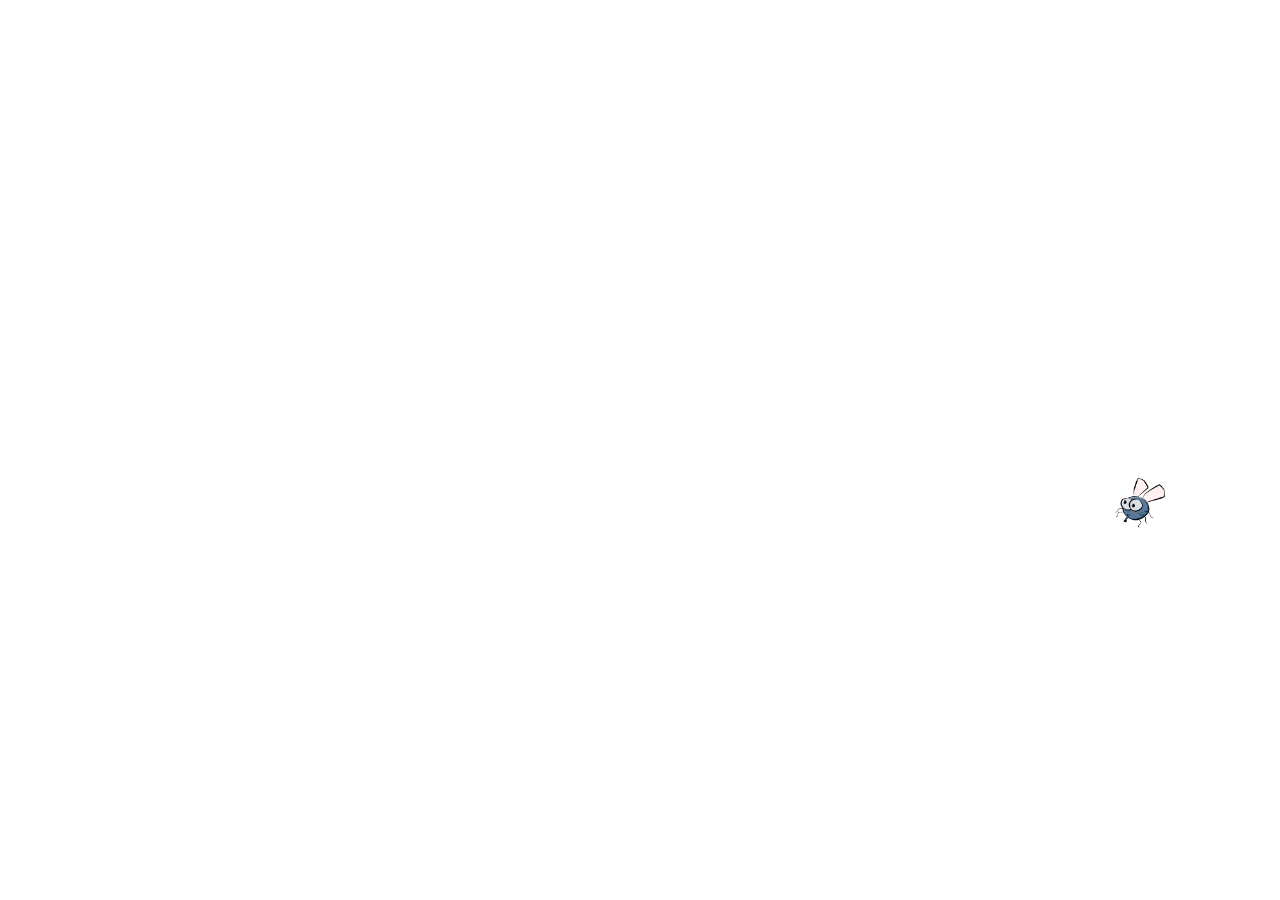
==== app.html @ 335145e2 "first-commit" ====
<!DOCTYPE html>
<html lang="en">
<head>
<meta charset="UTF-8">
<meta name="viewport" content="width=device-width, initial-scale=1.0">
<meta http-equiv="X-UA-Compatible" content="ie=edge">
<meta name="Description" content="Enter your description here"/>
<link rel="stylesheet" href="https://cdnjs.cloudflare.com/ajax/libs/twitter-bootstrap/4.6.0/css/bootstrap.min.css">
<link rel="stylesheet" href="https://cdnjs.cloudflare.com/ajax/libs/font-awesome/5.15.4/css/all.min.css">
<link rel="stylesheet" href="style.css">
<script src="jogo.js"></script>
<title>javaScript</title>
</head>
<!-- onresize + função mostra tamanho da tela-->
<body onresize="ajustaTela();">

  <!-- <img src="imagens/mosquito.png" alt="mosca1" class="mosquito"> -->


<script>
  posicao_Randomica_Mosquito()
</script>
<script src="https://cdnjs.cloudflare.com/ajax/libs/jquery/3.5.1/jquery.min.js"></script>
<script src="https://cdnjs.cloudflare.com/ajax/libs/popper.js/1.16.1/umd/popper.min.js"></script>
<script src="https://cdnjs.cloudflare.com/ajax/libs/twitter-bootstrap/4.6.0/js/bootstrap.min.js"></script>
</body>
</html>
---- style.css ----
.mosquito{
  height: 50px;
  width: 50px;
}
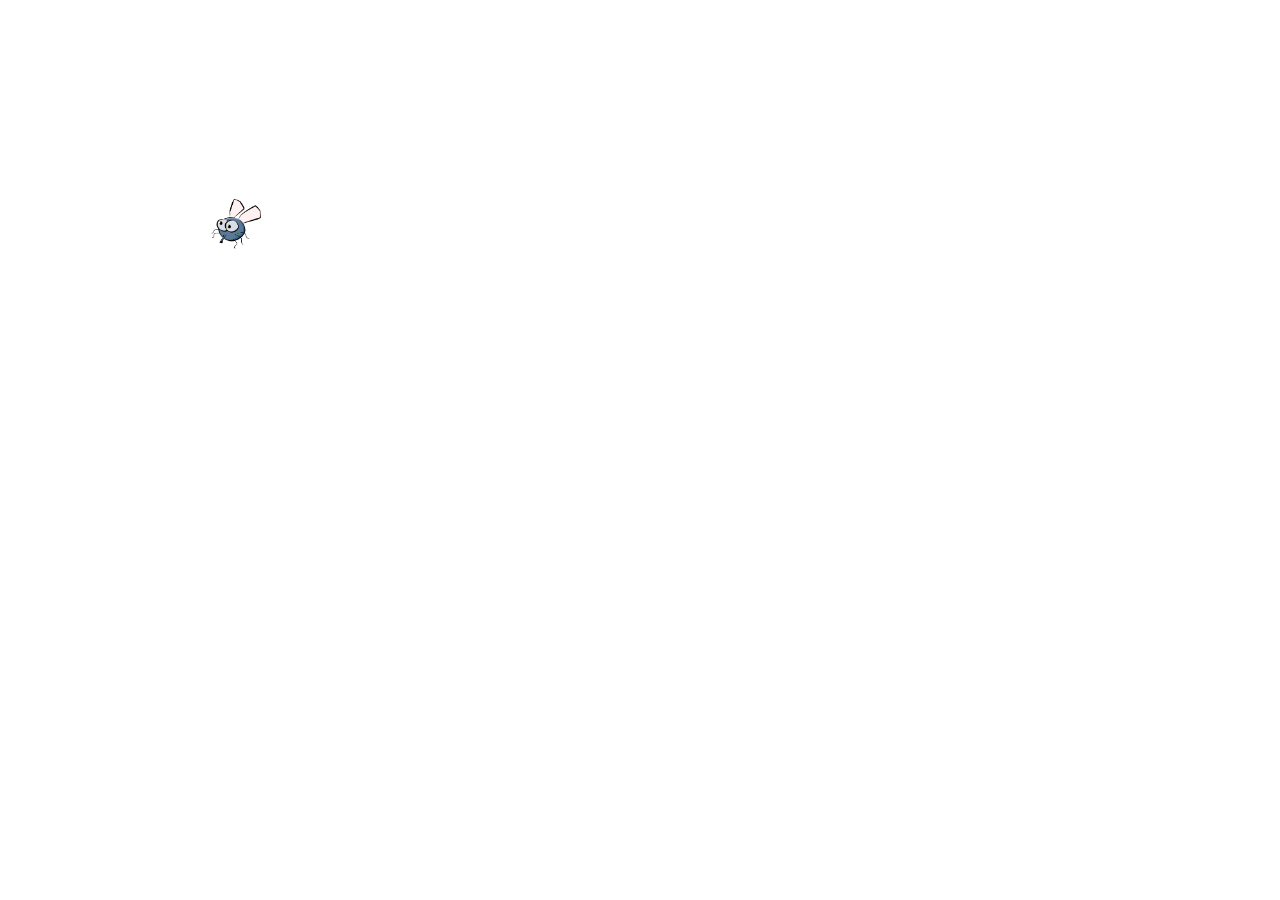
==== commit 51d54a95: "developer" ====
--- a/app.html
+++ b/app.html
@@ -5,6 +5,8 @@
 <meta name="viewport" content="width=device-width, initial-scale=1.0">
 <meta http-equiv="X-UA-Compatible" content="ie=edge">
 <meta name="Description" content="Enter your description here"/>
+<meta name="author" content="Michel Santos"/>
+<meta name="developer" content="https://www.linkedin.com/in/michel-santos-965002158/"/>
 <link rel="stylesheet" href="https://cdnjs.cloudflare.com/ajax/libs/twitter-bootstrap/4.6.0/css/bootstrap.min.css">
 <link rel="stylesheet" href="https://cdnjs.cloudflare.com/ajax/libs/font-awesome/5.15.4/css/all.min.css">
 <link rel="stylesheet" href="style.css">
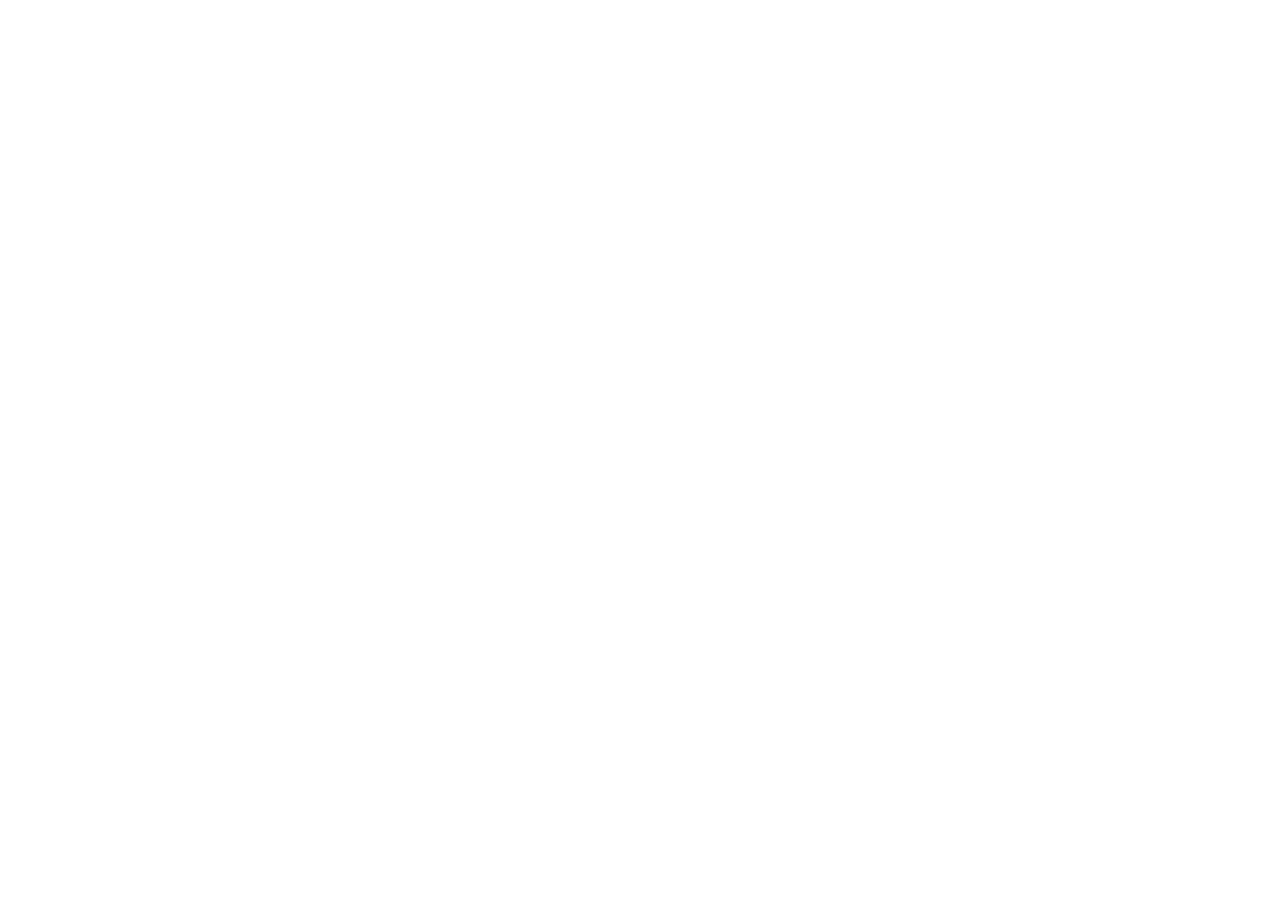
==== commit 115d0383: "verificação de elemento existente" ====
--- a/app.html
+++ b/app.html
@@ -20,8 +20,11 @@
 
 
 <script>
-  posicao_Randomica_Mosquito()
+  setInterval(()=>{
+    posicao_Randomica_Mosquito()
+  }, 1000)
 </script>
+
 <script src="https://cdnjs.cloudflare.com/ajax/libs/jquery/3.5.1/jquery.min.js"></script>
 <script src="https://cdnjs.cloudflare.com/ajax/libs/popper.js/1.16.1/umd/popper.min.js"></script>
 <script src="https://cdnjs.cloudflare.com/ajax/libs/twitter-bootstrap/4.6.0/js/bootstrap.min.js"></script>
--- a/style.css
+++ b/style.css
@@ -1,4 +1,18 @@
-.mosquito{
+.mosquito1{
   height: 50px;
   width: 50px;
+}
+.mosquito2{
+  height: 100px;
+  width: 100px;
+}
+.mosquito3{
+  height: 200px;
+  width: 200px;
+}
+.ladoA{
+  transform: scaleX(1);
+}
+.ladoB{
+  transform: scaleX(-1)
 }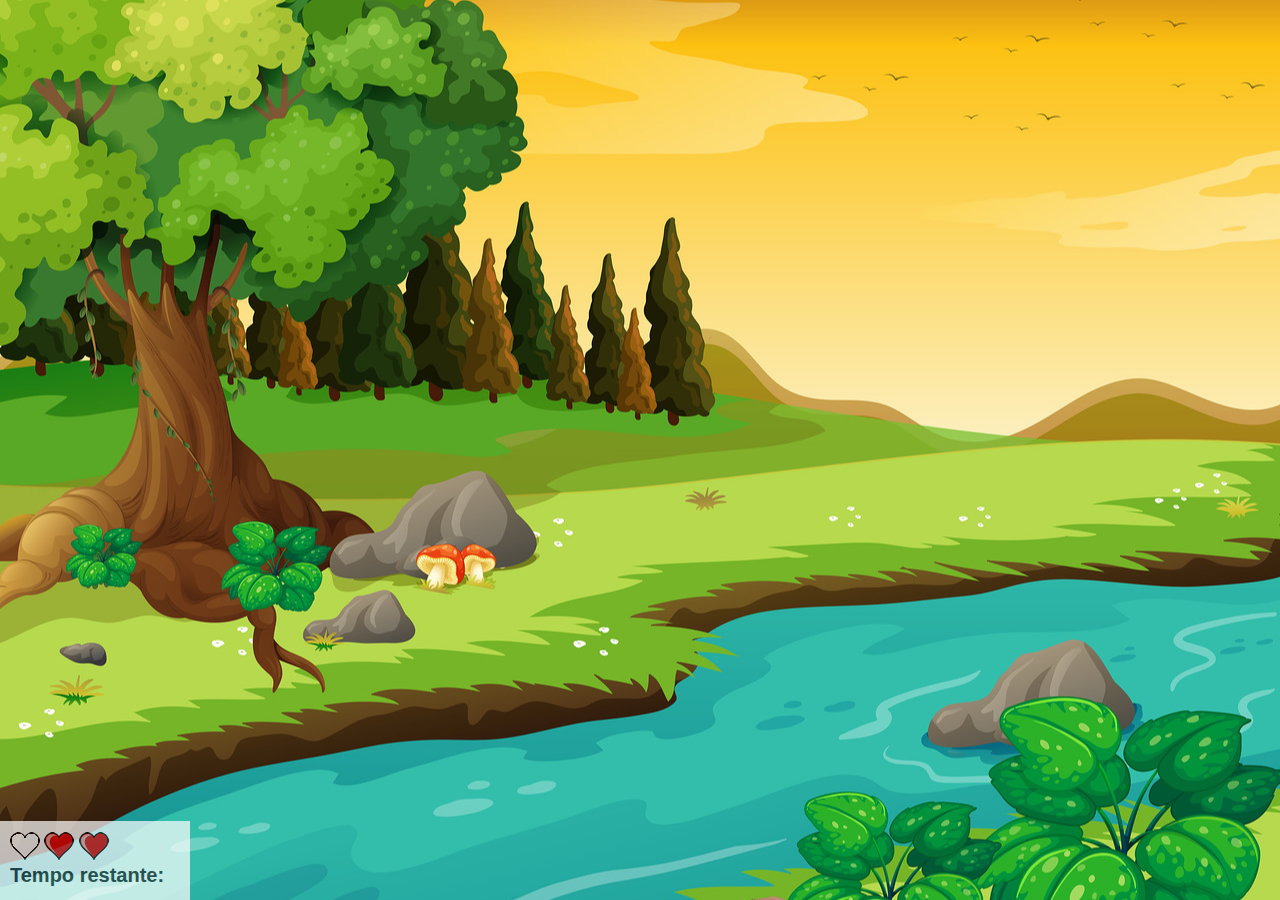
==== commit e1da15f6: "adicionado classes para elementos interativos" ====
--- a/app.html
+++ b/app.html
@@ -17,7 +17,16 @@
 <body onresize="ajustaTela();">
 
   <!-- <img src="imagens/mosquito.png" alt="mosca1" class="mosquito"> -->
-
+  <div class="painel">
+    <div class="vidas">
+      <img src="imagens/coracao_vazio.png" alt="coração vazio">
+      <img src="imagens/coracao_cheio.png" alt="coração vazio">
+      <img src="imagens/coracao_cheio.png" alt="coração vazio">
+    </div>
+    <div class="cronometro">
+      Tempo restante: 
+    </div>
+  </div>
 
 <script>
   setInterval(()=>{
--- a/style.css
+++ b/style.css
@@ -1,3 +1,9 @@
+body{
+  background-image: url(imagens/bg.jpg);
+  background-position: center center;
+  background-attachment: fixed;
+  background-size: cover;
+}
 .mosquito1{
   height: 50px;
   width: 50px;
@@ -15,4 +21,21 @@
 }
 .ladoB{
   transform: scaleX(-1)
+}
+.painel{
+  position: absolute;
+  width: 190px;
+  padding: 10px;
+  bottom: 0px;
+  border-top: solid 1px #fff;
+  background-color: #fff;
+  opacity: 0.7;
+}
+.vidas{
+  float: left;
+}
+.cronometro{
+  float: left;
+  font-size: 20px;
+  font-weight: bold;
 }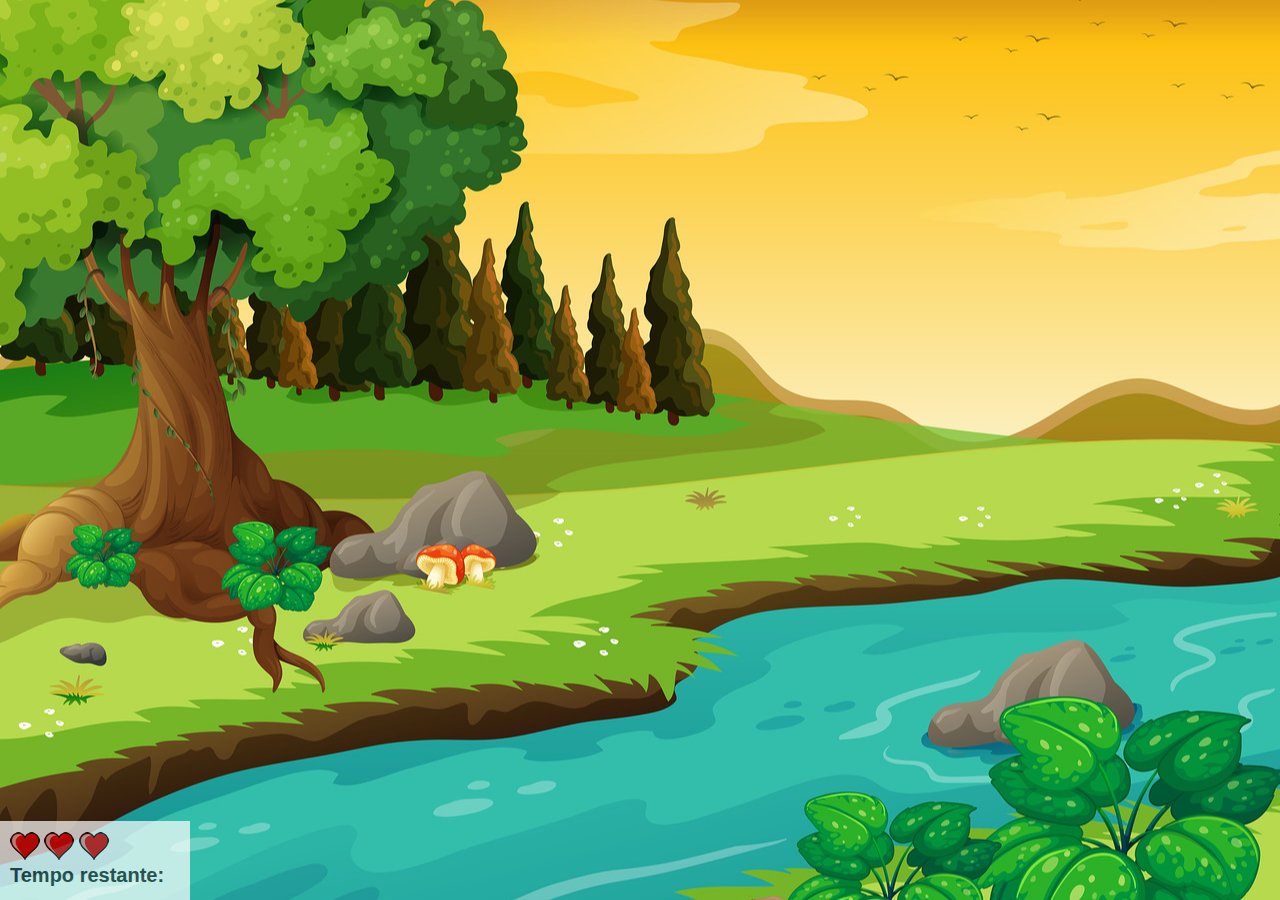
==== commit ef711805: "remoção de vidas" ====
--- a/app.html
+++ b/app.html
@@ -19,9 +19,9 @@
   <!-- <img src="imagens/mosquito.png" alt="mosca1" class="mosquito"> -->
   <div class="painel">
     <div class="vidas">
-      <img src="imagens/coracao_vazio.png" alt="coração vazio">
-      <img src="imagens/coracao_cheio.png" alt="coração vazio">
-      <img src="imagens/coracao_cheio.png" alt="coração vazio">
+      <img id="v1" src="imagens/coracao_cheio.png" alt="coração vazio">
+      <img id="v2" src="imagens/coracao_cheio.png" alt="coração vazio">
+      <img id="v3" src="imagens/coracao_cheio.png" alt="coração vazio">
     </div>
     <div class="cronometro">
       Tempo restante: 
